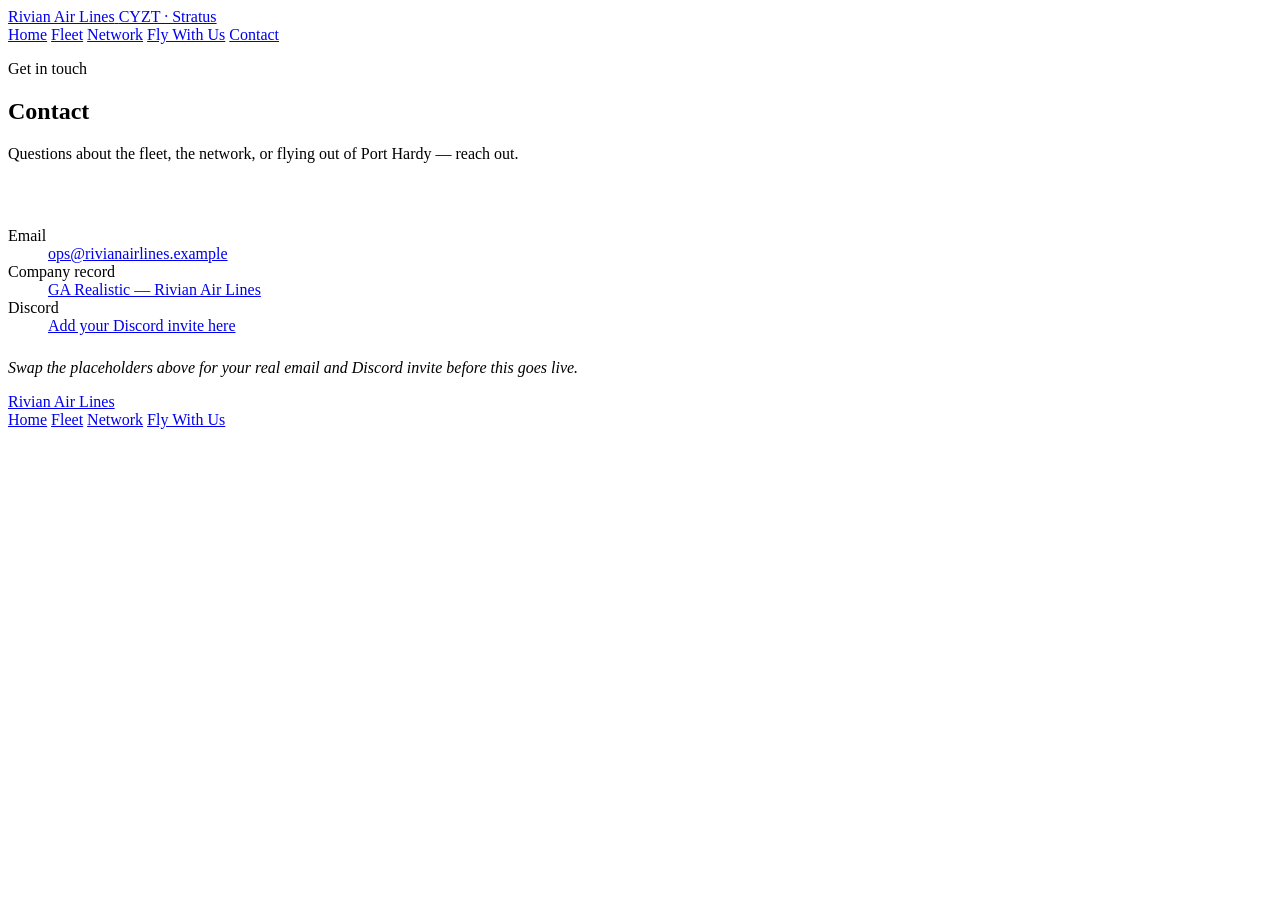
==== contact.html @ 7f8e426e "Add files via upload" ====
<!doctype html>
<html lang="en">
<head>
<meta charset="utf-8">
<meta name="viewport" content="width=device-width, initial-scale=1.0">
<title>Contact — Rivian Air Lines</title>
<link rel="stylesheet" href="styles.css">
</head>
<body>

<header class="site">
  <div class="bar">
    <a class="brand" href="index.html">
      <span class="mark">Rivian Air Lines</span>
      <span class="tag mono">CYZT · Stratus</span>
    </a>
    <nav class="primary">
      <a href="index.html">Home</a>
      <a href="fleet.html">Fleet</a>
      <a href="routes.html">Network</a>
      <a href="join.html">Fly With Us</a>
      <a href="contact.html" class="active">Contact</a>
    </nav>
  </div>
</header>

<section class="hero" style="padding-bottom:32px;">
  <div class="wrap">
    <p class="eyebrow">Get in touch</p>
    <h1>Contact</h1>
    <p class="lede">Questions about the fleet, the network, or flying out of Port Hardy — reach out.</p>
  </div>
</section>

<section>
  <div class="wrap">
    <dl class="manifest">
      <div class="row">
        <dt>Email</dt>
        <!-- Replace with a real address -->
        <dd><a href="mailto:ops@rivianairlines.example">ops@rivianairlines.example</a></dd>
      </div>
      <div class="row">
        <dt>Company record</dt>
        <dd><a href="https://garealistic.firebaseapp.com/company/14aeab607c8a4bfc9a6e" target="_blank" rel="noopener">GA Realistic — Rivian Air Lines</a></dd>
      </div>
      <div class="row">
        <dt>Discord</dt>
        <!-- Replace with a real invite link, or remove this row -->
        <dd><a href="#">Add your Discord invite here</a></dd>
      </div>
    </dl>
    <p style="margin-top:24px;"><em>Swap the placeholders above for your real email and Discord invite before this goes live.</em></p>
  </div>
</section>

<footer class="site">
  <div class="wrap row">
    <a class="brand" href="index.html"><span class="mark">Rivian Air Lines</span></a>
    <nav>
      <a href="index.html">Home</a>
      <a href="fleet.html">Fleet</a>
      <a href="routes.html">Network</a>
      <a href="join.html">Fly With Us</a>
    </nav>
  </div>
</footer>

</body>
</html>
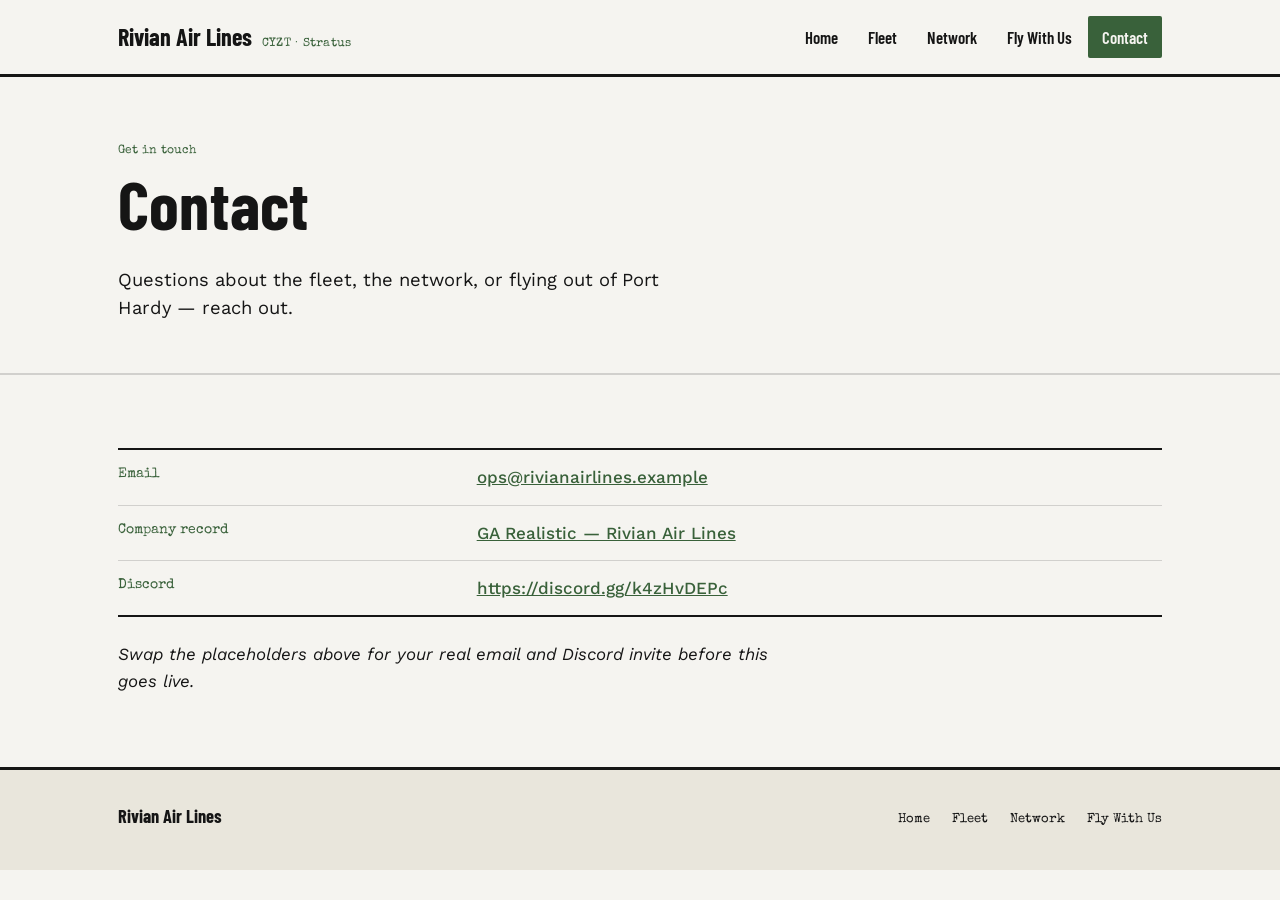
==== commit f7b1e427: "Update contact information in contact.html" ====
--- a/contact.html
+++ b/contact.html
@@ -38,16 +38,16 @@
       <div class="row">
         <dt>Email</dt>
         <!-- Replace with a real address -->
-        <dd><a href="mailto:ops@rivianairlines.example">ops@rivianairlines.example</a></dd>
+        <dd><a href="">ops@rivianairlines.example</a></dd>
       </div>
       <div class="row">
         <dt>Company record</dt>
-        <dd><a href="https://garealistic.firebaseapp.com/company/14aeab607c8a4bfc9a6e" target="_blank" rel="noopener">GA Realistic — Rivian Air Lines</a></dd>
+        <dd><a href="https://flightsim.to/addon/105915/ga-realistic" target="_blank" rel="noopener">GA Realistic — Rivian Air Lines</a></dd>
       </div>
       <div class="row">
         <dt>Discord</dt>
         <!-- Replace with a real invite link, or remove this row -->
-        <dd><a href="#">Add your Discord invite here</a></dd>
+        <dd><a href="#">https://discord.gg/k4zHvDEPc</a></dd>
       </div>
     </dl>
     <p style="margin-top:24px;"><em>Swap the placeholders above for your real email and Discord invite before this goes live.</em></p>
--- a/styles.css
+++ b/styles.css
@@ -0,0 +1,212 @@
+@import url('https://fonts.googleapis.com/css2?family=Barlow+Condensed:wght@500;600;700&family=Work+Sans:wght@400;500;600&family=Special+Elite&display=swap');
+
+:root{
+  --ink:#151515;
+  --paper:#f5f4f0;
+  --paper-alt:#e9e6dc;
+  --spruce:#39613a;      /* Rivian Green */
+  --spruce-dark:#284228;
+  --rust:#ffac00;        /* Rivian Yellow — reserved for CTAs + small accents */
+  --rust-dark:#e69a00;
+  --line: rgba(21,21,21,0.16);
+  --max: 1100px;
+}
+
+*{box-sizing:border-box;}
+html{scroll-behavior:smooth;}
+body{
+  margin:0;
+  background:var(--paper);
+  color:var(--ink);
+  font-family:'Work Sans', sans-serif;
+  font-size:17px;
+  line-height:1.55;
+}
+
+h1,h2,h3{
+  font-family:'Barlow Condensed', sans-serif;
+  font-weight:700;
+  line-height:1.05;
+  margin:0 0 .4em;
+  letter-spacing:.2px;
+}
+h1{font-size:clamp(2.4rem,6vw,4.2rem);}
+h2{font-size:clamp(1.7rem,3.4vw,2.4rem);}
+h3{font-size:1.35rem;font-weight:600;}
+
+p{margin:0 0 1em; max-width:62ch;}
+
+a{color:var(--spruce);}
+a:focus-visible, button:focus-visible{outline:2px solid var(--rust); outline-offset:3px;}
+
+.mono{
+  font-family:'Special Elite', monospace;
+  letter-spacing:.02em;
+}
+
+.wrap{max-width:var(--max); margin:0 auto; padding:0 28px;}
+
+/* ---------- header / nav ---------- */
+header.site{
+  position:sticky; top:0; z-index:20;
+  background:var(--paper);
+  border-bottom:3px solid var(--ink);
+}
+header.site .bar{
+  display:flex; align-items:center; justify-content:space-between;
+  padding:16px 28px;
+  max-width:var(--max); margin:0 auto;
+}
+.brand{
+  display:flex; align-items:baseline; gap:10px;
+  text-decoration:none; color:var(--ink);
+}
+.brand .mark{
+  font-family:'Barlow Condensed', sans-serif;
+  font-weight:700; font-size:1.5rem;
+}
+.brand .tag{
+  font-family:'Special Elite', monospace;
+  font-size:.72rem; color:var(--spruce);
+}
+nav.primary{display:flex; gap:2px;}
+nav.primary a{
+  font-family:'Barlow Condensed', sans-serif;
+  font-weight:600; font-size:1.05rem;
+  text-decoration:none; color:var(--ink);
+  padding:8px 14px; border-radius:2px;
+  transition: background .15s ease, color .15s ease;
+}
+nav.primary a:hover{background:var(--paper-alt);}
+nav.primary a.active{
+  background:var(--spruce); color:var(--paper);
+}
+.nav-toggle{display:none;}
+
+@media (max-width:760px){
+  header.site .bar{flex-wrap:wrap; gap:10px;}
+  nav.primary{width:100%; flex-wrap:wrap; border-top:1px solid var(--line); padding-top:10px;}
+}
+
+/* ---------- hero / stamp ---------- */
+.hero{
+  padding:64px 0 56px;
+  border-bottom:1px solid var(--line);
+}
+.hero .grid{
+  display:grid; grid-template-columns:1.4fr .9fr; gap:48px; align-items:end;
+}
+@media (max-width:820px){ .hero .grid{grid-template-columns:1fr;} }
+
+.stamp{
+  border:2px solid var(--ink);
+  padding:18px 20px;
+  position:relative;
+}
+.stamp::before, .stamp::after,
+.stamp .c2::before, .stamp .c2::after{
+  content:""; position:absolute; width:10px; height:10px;
+  border:2px solid var(--rust);
+}
+.stamp::before{top:-2px; left:-2px; border-right:none; border-bottom:none;}
+.stamp::after{top:-2px; right:-2px; border-left:none; border-bottom:none;}
+.stamp .c2::before{bottom:-2px; left:-2px; border-right:none; border-top:none; position:absolute;}
+.stamp .c2::after{bottom:-2px; right:-2px; border-left:none; border-top:none; position:absolute;}
+
+.stamp dl{margin:0; display:grid; grid-template-columns:auto 1fr; gap:6px 14px;}
+.stamp dt{font-family:'Special Elite', monospace; font-size:.78rem; color:var(--spruce); align-self:center;}
+.stamp dd{margin:0; font-family:'Barlow Condensed', sans-serif; font-weight:600; font-size:1.05rem; align-self:center;}
+
+.lede{font-size:1.15rem; max-width:52ch;}
+
+/* ---------- sections ---------- */
+section{padding:56px 0;}
+section + section{border-top:1px solid var(--line);}
+.eyebrow{
+  font-family:'Special Elite', monospace;
+  font-size:.78rem; color:var(--spruce); margin-bottom:8px;
+}
+
+/* ---------- cards ---------- */
+.grid-3{display:grid; grid-template-columns:repeat(3,1fr); gap:28px;}
+.grid-2{display:grid; grid-template-columns:repeat(2,1fr); gap:28px;}
+@media (max-width:900px){ .grid-3{grid-template-columns:1fr 1fr;} }
+@media (max-width:640px){ .grid-3, .grid-2{grid-template-columns:1fr;} }
+
+.card{
+  border:1px solid var(--ink);
+  background:var(--paper-alt);
+  padding:22px 22px 24px;
+}
+.card-media{
+  margin:-22px -22px 16px;
+  aspect-ratio:16/9;
+  overflow:hidden;
+  border-bottom:1px solid var(--ink);
+  background:var(--ink);
+}
+.card-media img{
+  width:100%; height:100%; object-fit:cover; display:block;
+}
+.card .tail{
+  font-family:'Special Elite', monospace;
+  font-size:.85rem; color:var(--spruce);
+  display:block; margin-bottom:6px;
+}
+.card .role{
+  display:inline-block; margin-top:10px;
+  font-family:'Special Elite', monospace; font-size:.75rem;
+  padding:3px 8px; border:1px solid var(--ink);
+}
+.card .links{margin-top:14px; display:flex; flex-direction:column; gap:4px;}
+.card .links a{font-family:'Special Elite', monospace; font-size:.82rem;}
+
+/* ---------- table-like stat rows ---------- */
+.manifest{
+  border-top:2px solid var(--ink); border-bottom:2px solid var(--ink);
+}
+.manifest .row{
+  display:grid; grid-template-columns:1fr 2fr;
+  gap:16px; padding:14px 0; border-bottom:1px solid var(--line);
+}
+.manifest .row:last-child{border-bottom:none;}
+.manifest .row dt{
+  font-family:'Special Elite', monospace; font-size:.85rem; color:var(--spruce);
+}
+.manifest .row dd{margin:0; font-weight:500;}
+
+/* ---------- buttons ---------- */
+.btn{
+  display:inline-block;
+  font-family:'Barlow Condensed', sans-serif; font-weight:600; font-size:1.05rem;
+  padding:10px 20px;
+  background:var(--rust); color:var(--ink);
+  text-decoration:none; border:1px solid var(--rust);
+}
+.btn:hover{background:var(--rust-dark); border-color:var(--rust-dark);}
+.btn.outline{
+  background:transparent; color:var(--ink); border-color:var(--ink);
+}
+.btn.outline:hover{background:var(--ink); color:var(--paper);}
+
+/* ---------- footer ---------- */
+footer.site{
+  border-top:3px solid var(--ink);
+  padding:32px 0 40px;
+  background:var(--paper-alt);
+}
+footer.site .row{
+  display:flex; justify-content:space-between; flex-wrap:wrap; gap:16px;
+  align-items:center;
+}
+footer.site .brand .mark{font-size:1.15rem;}
+footer.site nav a{
+  font-family:'Special Elite', monospace; font-size:.82rem;
+  color:var(--ink); text-decoration:none; margin-left:16px;
+}
+footer.site nav a:first-child{margin-left:0;}
+
+@media (prefers-reduced-motion: reduce){
+  html{scroll-behavior:auto;}
+  *{transition:none !important;}
+}
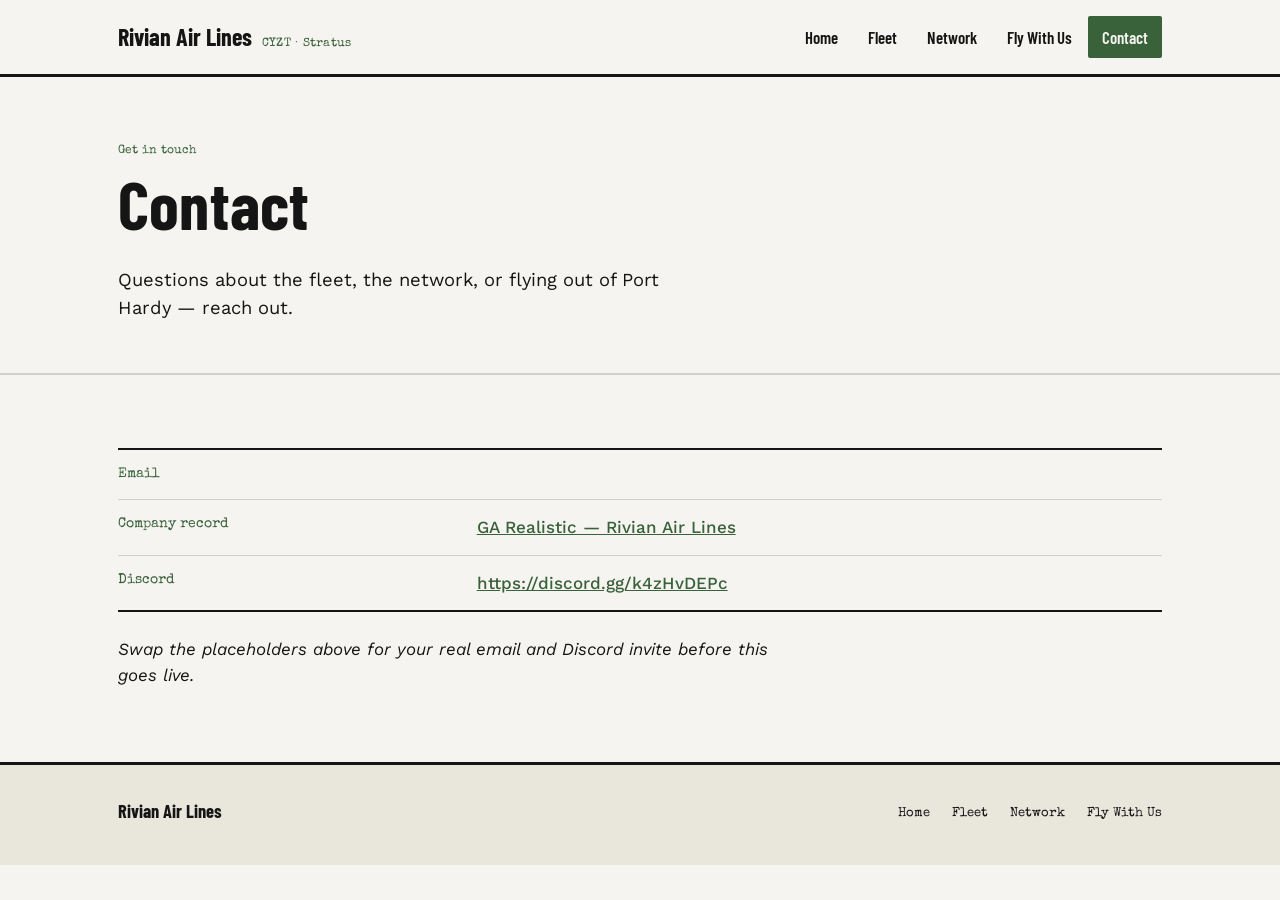
==== commit 2f3b8a65: "Update contact.html" ====
--- a/contact.html
+++ b/contact.html
@@ -38,7 +38,7 @@
       <div class="row">
         <dt>Email</dt>
         <!-- Replace with a real address -->
-        <dd><a href="">ops@rivianairlines.example</a></dd>
+        <dd><a href=""></a></dd>
       </div>
       <div class="row">
         <dt>Company record</dt>
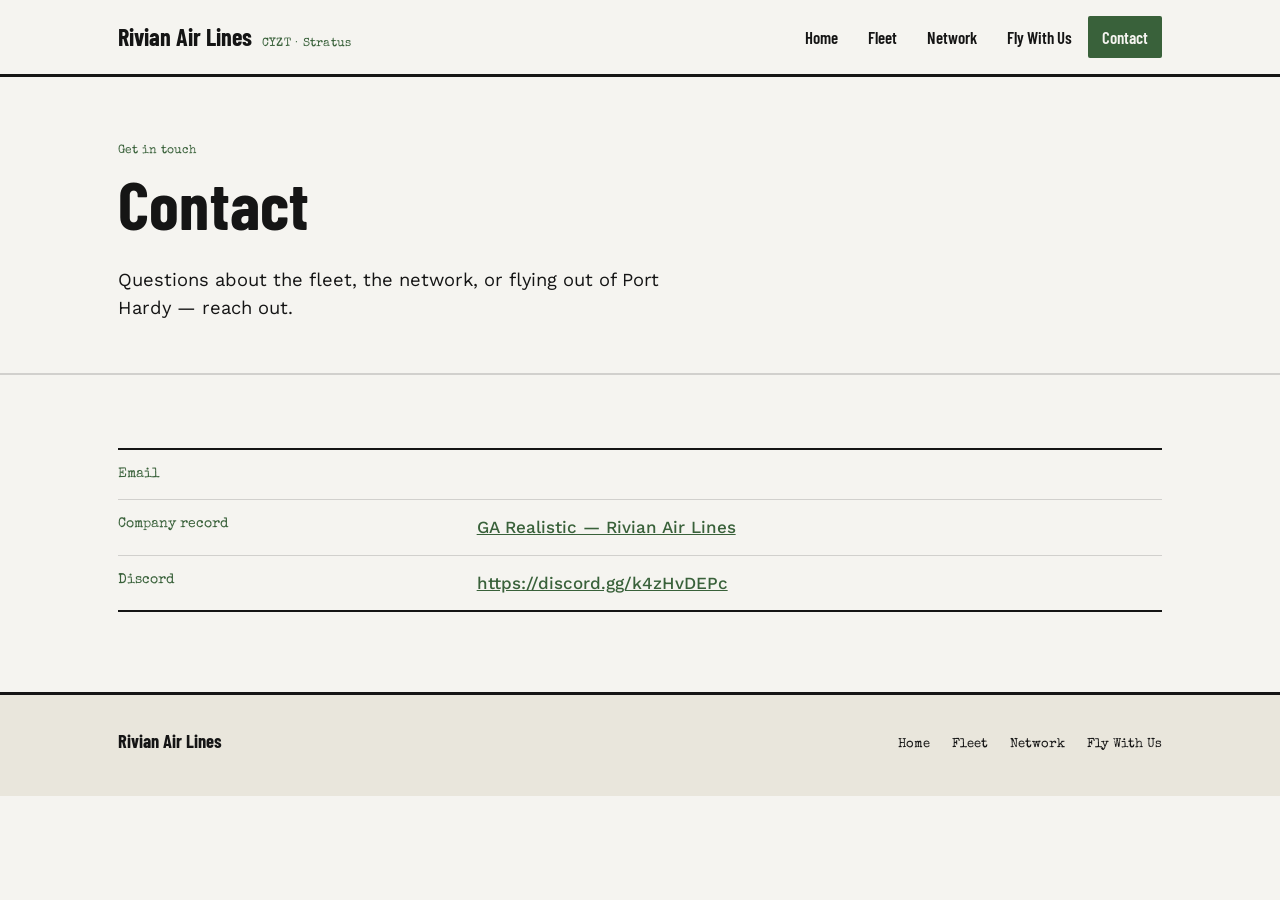
==== commit 8ec0b327: "Update contact.html" ====
--- a/contact.html
+++ b/contact.html
@@ -50,7 +50,7 @@
         <dd><a href="#">https://discord.gg/k4zHvDEPc</a></dd>
       </div>
     </dl>
-    <p style="margin-top:24px;"><em>Swap the placeholders above for your real email and Discord invite before this goes live.</em></p>
+    <p style="margin-top:24px;"><em></em></p>
   </div>
 </section>
 
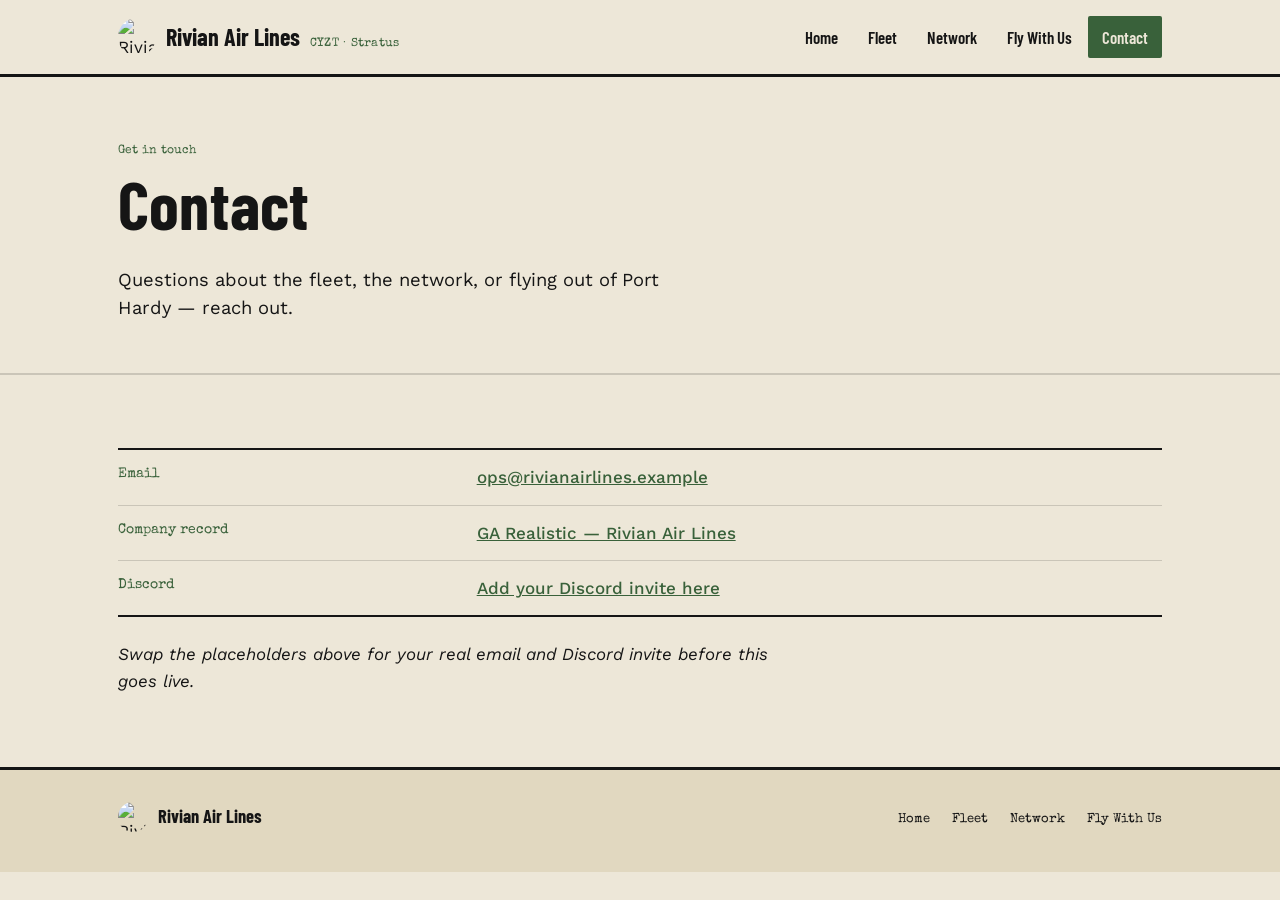
==== commit be8a49b8: "Add files via upload" ====
--- a/contact.html
+++ b/contact.html
@@ -11,6 +11,7 @@
 <header class="site">
   <div class="bar">
     <a class="brand" href="index.html">
+      <img src="images/logo.png" alt="Rivian Air Lines logo" class="brand-logo">
       <span class="mark">Rivian Air Lines</span>
       <span class="tag mono">CYZT · Stratus</span>
     </a>
@@ -38,25 +39,25 @@
       <div class="row">
         <dt>Email</dt>
         <!-- Replace with a real address -->
-        <dd><a href=""></a></dd>
+        <dd><a href="mailto:ops@rivianairlines.example">ops@rivianairlines.example</a></dd>
       </div>
       <div class="row">
         <dt>Company record</dt>
-        <dd><a href="https://flightsim.to/addon/105915/ga-realistic" target="_blank" rel="noopener">GA Realistic — Rivian Air Lines</a></dd>
+        <dd><a href="https://garealistic.firebaseapp.com/company/14aeab607c8a4bfc9a6e" target="_blank" rel="noopener">GA Realistic — Rivian Air Lines</a></dd>
       </div>
       <div class="row">
         <dt>Discord</dt>
         <!-- Replace with a real invite link, or remove this row -->
-        <dd><a href="#">https://discord.gg/k4zHvDEPc</a></dd>
+        <dd><a href="#">Add your Discord invite here</a></dd>
       </div>
     </dl>
-    <p style="margin-top:24px;"><em></em></p>
+    <p style="margin-top:24px;"><em>Swap the placeholders above for your real email and Discord invite before this goes live.</em></p>
   </div>
 </section>
 
 <footer class="site">
   <div class="wrap row">
-    <a class="brand" href="index.html"><span class="mark">Rivian Air Lines</span></a>
+    <a class="brand" href="index.html"><img src="images/logo.png" alt="Rivian Air Lines logo" class="brand-logo"><span class="mark">Rivian Air Lines</span></a>
     <nav>
       <a href="index.html">Home</a>
       <a href="fleet.html">Fleet</a>
--- a/styles.css
+++ b/styles.css
@@ -2,8 +2,8 @@
 
 :root{
   --ink:#151515;
-  --paper:#f5f4f0;
-  --paper-alt:#e9e6dc;
+  --paper:#ede7d8;
+  --paper-alt:#e1d8c0;
   --spruce:#39613a;      /* Rivian Green */
   --spruce-dark:#284228;
   --rust:#ffac00;        /* Rivian Yellow — reserved for CTAs + small accents */
@@ -61,6 +61,11 @@
   display:flex; align-items:baseline; gap:10px;
   text-decoration:none; color:var(--ink);
 }
+.brand-logo{
+  width:38px; height:38px; border-radius:50%;
+  align-self:center; flex-shrink:0;
+}
+footer.site .brand-logo{width:30px; height:30px;}
 .brand .mark{
   font-family:'Barlow Condensed', sans-serif;
   font-weight:700; font-size:1.5rem;
